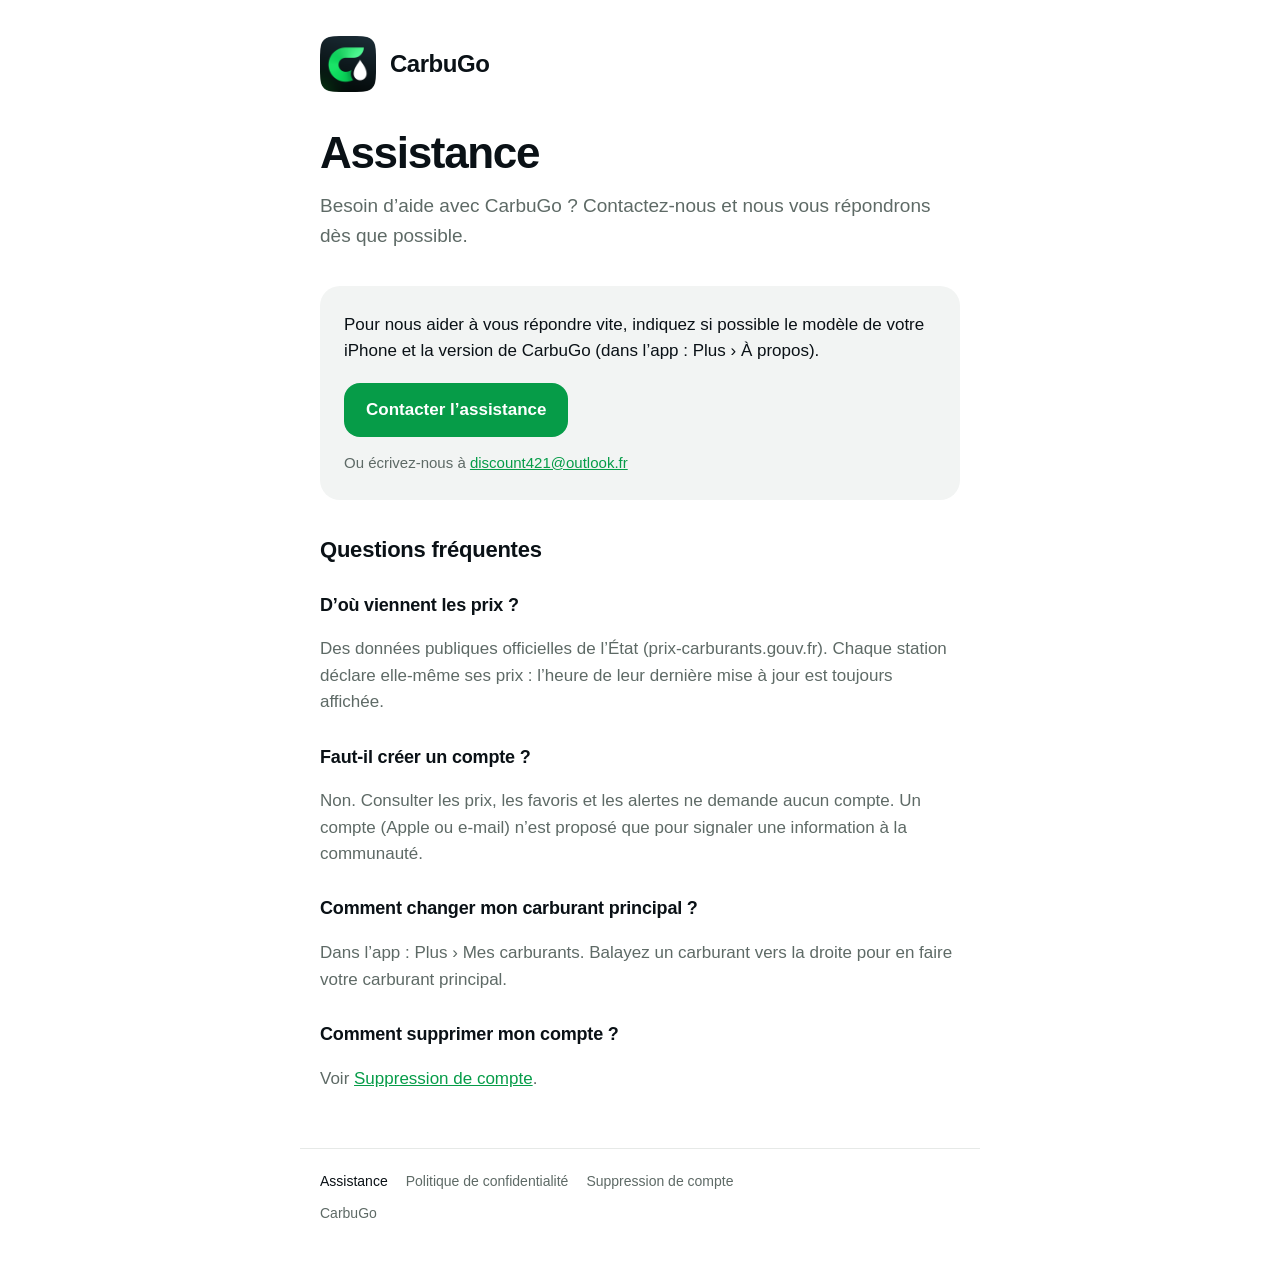
==== assistance/index.html @ d1dad557 "Site CarbuGo : accueil, assistance, confidentialité, suppression de compte Co-Authored-By: Claude Op" ====
<!doctype html>
<html lang="fr">
<head>
  <meta charset="utf-8">
  <meta name="viewport" content="width=device-width, initial-scale=1, viewport-fit=cover">
  <title>Assistance · CarbuGo</title>
  <meta name="description" content="Assistance CarbuGo : contactez-nous, nous vous répondrons dès que possible.">
  <link rel="icon" type="image/png" href="../assets/favicon-64.png">
  <link rel="apple-touch-icon" href="../assets/apple-touch-icon.png">
  <link rel="stylesheet" href="../assets/style.css?v=2">
</head>
<body>
  <main>
    <a class="brand" href="../"><img src="../assets/carbugo-256.png" alt="" width="56" height="56"><span>CarbuGo</span></a>

    <h1>Assistance</h1>
    <p class="lead">Besoin d’aide avec CarbuGo ? Contactez-nous et nous vous répondrons dès que possible.</p>

    <section class="card" aria-label="Contact">
      <p>Pour nous aider à vous répondre vite, indiquez si possible le modèle de votre iPhone et la version de CarbuGo (dans l’app : Plus › À propos).</p>
      <a class="button" href="mailto:discount421@outlook.fr?subject=Assistance%20CarbuGo">Contacter l’assistance</a>
      <p class="small muted">Ou écrivez-nous à <a href="mailto:discount421@outlook.fr">discount421@outlook.fr</a></p>
    </section>

    <h2>Questions fréquentes</h2>

    <h3>D’où viennent les prix ?</h3>
    <p class="muted">Des données publiques officielles de l’État (prix-carburants.gouv.fr). Chaque station déclare elle-même ses prix : l’heure de leur dernière mise à jour est toujours affichée.</p>

    <h3>Faut-il créer un compte ?</h3>
    <p class="muted">Non. Consulter les prix, les favoris et les alertes ne demande aucun compte. Un compte (Apple ou e-mail) n’est proposé que pour signaler une information à la communauté.</p>

    <h3>Comment changer mon carburant principal ?</h3>
    <p class="muted">Dans l’app : Plus › Mes carburants. Balayez un carburant vers la droite pour en faire votre carburant principal.</p>

    <h3>Comment supprimer mon compte ?</h3>
    <p class="muted">Voir <a href="../suppression-compte/">Suppression de compte</a>.</p>
  </main>

  <footer>
    <nav aria-label="Liens utiles">
      <a href="./" aria-current="page">Assistance</a>
      <a href="../confidentialite/">Politique de confidentialité</a>
      <a href="../suppression-compte/">Suppression de compte</a>
    </nav>
    <p>CarbuGo</p>
  </footer>
</body>
</html>
---- assets/style.css ----
/* CarbuGo — site d'assistance. Couleurs de l'app (shared/design-tokens.json), police système, aucun service tiers. */
:root {
  color-scheme: light dark;
  --green: #069C48;
  --green-fill: #069C48;
  --ink: #0A1116;
  --secondary: #5E6A66;
  --bg: #FFFFFF;
  --surface: #F2F4F3;
  --border: #E6E9E7;
}

@media (prefers-color-scheme: dark) {
  :root {
    --green: #1BC862;
    --green-fill: #15A553;
    --ink: #F2F5F3;
    --secondary: #9BA6A1;
    --bg: #000000;
    --surface: #1C1F1E;
    --border: #2F3431;
  }
}

* { box-sizing: border-box; }

html { -webkit-text-size-adjust: 100%; }

body {
  margin: 0;
  background: var(--bg);
  color: var(--ink);
  font: 17px/1.55 -apple-system, BlinkMacSystemFont, "SF Pro Text", "Segoe UI", Roboto, "Helvetica Neue", Arial, sans-serif;
  -webkit-font-smoothing: antialiased;
}

main, footer { max-width: 680px; margin: 0 auto; padding: 0 20px; }

a { color: var(--green); }

.brand {
  display: flex; align-items: center; gap: 14px;
  padding: 36px 0 8px;
  color: var(--ink); text-decoration: none;
}
.brand img { width: 56px; height: 56px; border-radius: 13px; }
.brand span { font-size: 24px; font-weight: 700; letter-spacing: -0.02em; }

.hero { padding: 40px 0 8px; }
.hero img { width: 104px; height: 104px; border-radius: 24px; display: block; }
.hero .name { margin: 14px 0 0; font-size: 22px; font-weight: 700; letter-spacing: -0.01em; }

h1 {
  margin: 28px 0 14px;
  font-size: clamp(30px, 7vw, 44px); line-height: 1.12; font-weight: 800; letter-spacing: -0.03em;
}
h2 { margin: 0 0 10px; font-size: 22px; line-height: 1.25; letter-spacing: -0.01em; }
h3 { margin: 28px 0 6px; font-size: 18px; letter-spacing: -0.01em; }

.lead { margin: 0; font-size: 19px; color: var(--secondary); }
.muted { color: var(--secondary); }
.small { font-size: 15px; }

.card {
  margin: 36px 0;
  padding: 26px 24px;
  background: var(--surface);
  border-radius: 20px;
}
.card p { margin: 0 0 18px; }
.card p:last-child { margin-bottom: 0; }

.eyebrow {
  margin: 0 0 6px;
  font-size: 13px; font-weight: 700; letter-spacing: 0.08em; text-transform: uppercase;
  color: var(--green);
}

.button {
  display: flex; align-items: center; justify-content: center; gap: 10px;
  width: 100%; min-height: 54px; padding: 0 22px;
  background: var(--green-fill); color: #FFFFFF;
  border-radius: 16px;
  font-weight: 600; font-size: 17px; text-decoration: none;
}
.button:hover { filter: brightness(1.06); }
.button + p { margin-top: 14px; }
@media (min-width: 600px) { .button { width: auto; display: inline-flex; } }

.steps { margin: 12px 0 0; padding: 0; list-style: none; counter-reset: step; }
.steps li { position: relative; margin: 0 0 14px; padding-left: 44px; min-height: 30px; }
.steps li::before {
  counter-increment: step; content: counter(step);
  position: absolute; left: 0; top: -1px;
  width: 30px; height: 30px; border-radius: 50%;
  display: grid; place-items: center;
  background: var(--green-fill); color: #FFFFFF; font-size: 15px; font-weight: 700;
}

.doc h1 { font-size: clamp(28px, 6vw, 38px); }
.doc .lead { margin-bottom: 30px; }
.doc section { padding: 6px 0; border-top: 1px solid var(--border); margin-top: 26px; }
.doc section:first-of-type { border-top: 0; margin-top: 0; }
.doc section.card { padding: 26px 24px; margin: 30px 0; border-top: 0; }
.doc ul { padding-left: 22px; }
.doc li { margin: 6px 0; }

footer {
  margin-top: 56px; padding-top: 22px; padding-bottom: 44px;
  border-top: 1px solid var(--border);
  font-size: 14px; color: var(--secondary);
}
footer nav { display: flex; flex-wrap: wrap; gap: 6px 18px; margin-bottom: 10px; }
footer nav a { color: var(--secondary); text-decoration: none; }
footer nav a:hover, footer nav a[aria-current="page"] { color: var(--ink); }
footer p { margin: 0; }
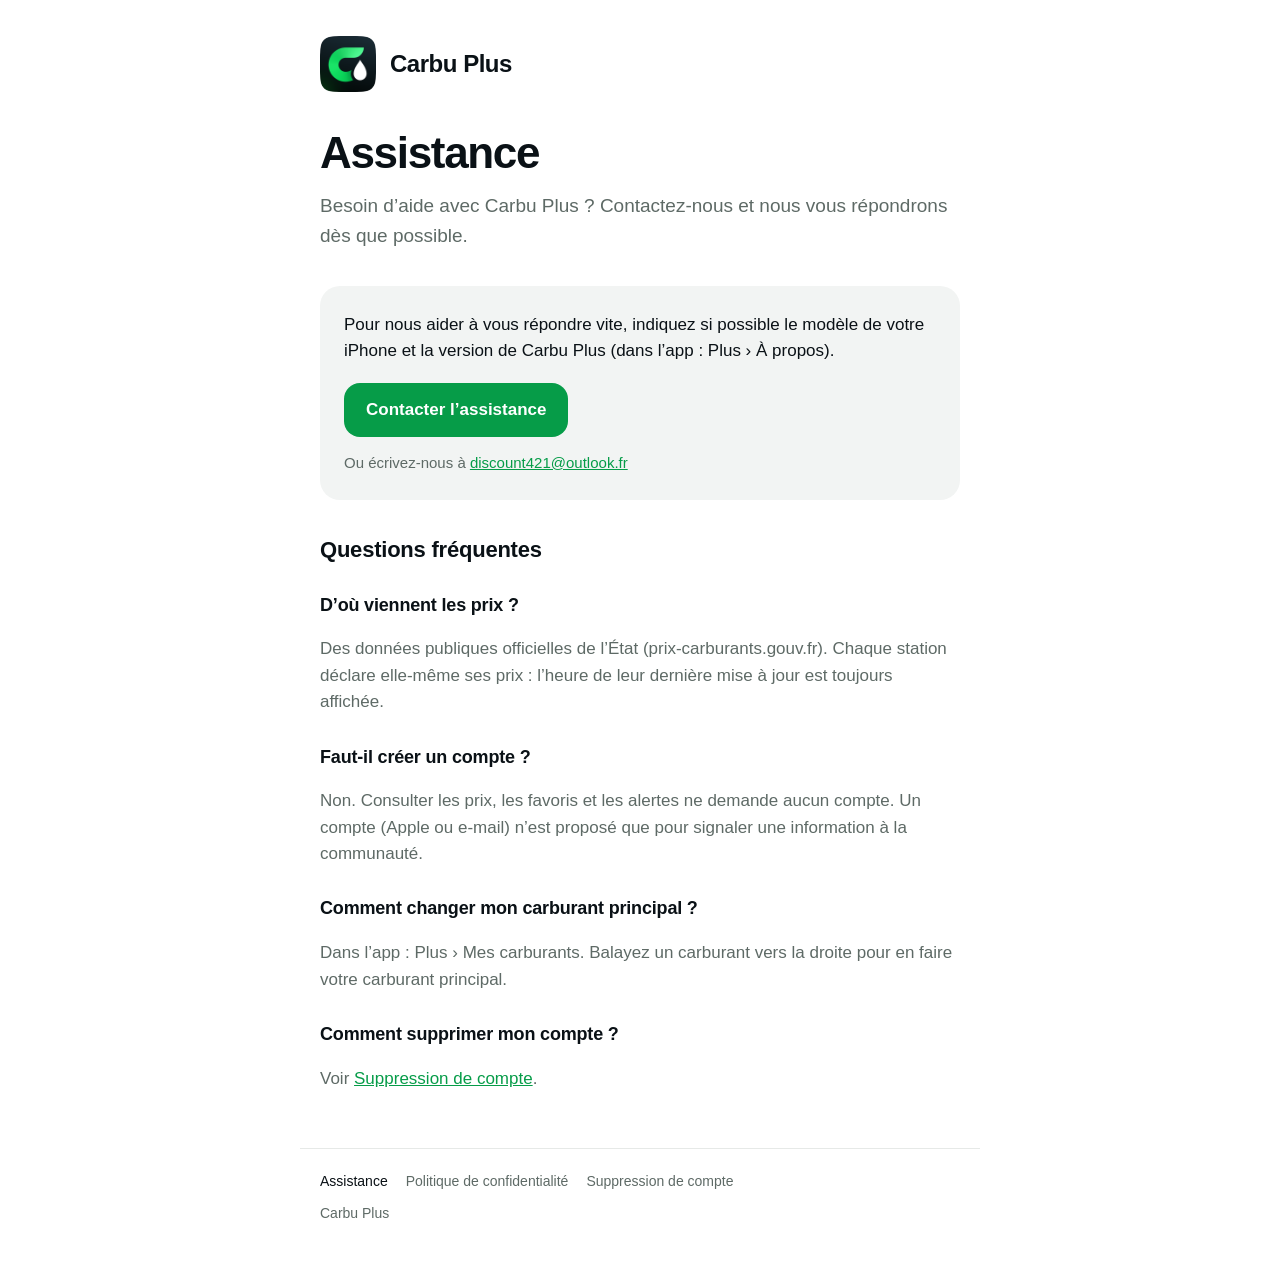
==== commit 2d6ba365: "Site : CarbuGo devient Carbu Plus (anciennement CarbuGo), adresses inchangées Co-Authored-By: Claude" ====
--- a/assistance/index.html
+++ b/assistance/index.html
@@ -3,22 +3,22 @@
 <head>
   <meta charset="utf-8">
   <meta name="viewport" content="width=device-width, initial-scale=1, viewport-fit=cover">
-  <title>Assistance · CarbuGo</title>
-  <meta name="description" content="Assistance CarbuGo : contactez-nous, nous vous répondrons dès que possible.">
+  <title>Assistance · Carbu Plus</title>
+  <meta name="description" content="Assistance Carbu Plus : contactez-nous, nous vous répondrons dès que possible.">
   <link rel="icon" type="image/png" href="../assets/favicon-64.png">
   <link rel="apple-touch-icon" href="../assets/apple-touch-icon.png">
   <link rel="stylesheet" href="../assets/style.css?v=2">
 </head>
 <body>
   <main>
-    <a class="brand" href="../"><img src="../assets/carbugo-256.png" alt="" width="56" height="56"><span>CarbuGo</span></a>
+    <a class="brand" href="../"><img src="../assets/carbugo-256.png" alt="" width="56" height="56"><span>Carbu Plus</span></a>
 
     <h1>Assistance</h1>
-    <p class="lead">Besoin d’aide avec CarbuGo ? Contactez-nous et nous vous répondrons dès que possible.</p>
+    <p class="lead">Besoin d’aide avec Carbu Plus ? Contactez-nous et nous vous répondrons dès que possible.</p>
 
     <section class="card" aria-label="Contact">
-      <p>Pour nous aider à vous répondre vite, indiquez si possible le modèle de votre iPhone et la version de CarbuGo (dans l’app : Plus › À propos).</p>
-      <a class="button" href="mailto:discount421@outlook.fr?subject=Assistance%20CarbuGo">Contacter l’assistance</a>
+      <p>Pour nous aider à vous répondre vite, indiquez si possible le modèle de votre iPhone et la version de Carbu Plus (dans l’app : Plus › À propos).</p>
+      <a class="button" href="mailto:discount421@outlook.fr?subject=Assistance%20Carbu%20Plus">Contacter l’assistance</a>
       <p class="small muted">Ou écrivez-nous à <a href="mailto:discount421@outlook.fr">discount421@outlook.fr</a></p>
     </section>
 
@@ -43,7 +43,7 @@
       <a href="../confidentialite/">Politique de confidentialité</a>
       <a href="../suppression-compte/">Suppression de compte</a>
     </nav>
-    <p>CarbuGo</p>
+    <p>Carbu Plus</p>
   </footer>
 </body>
 </html>
